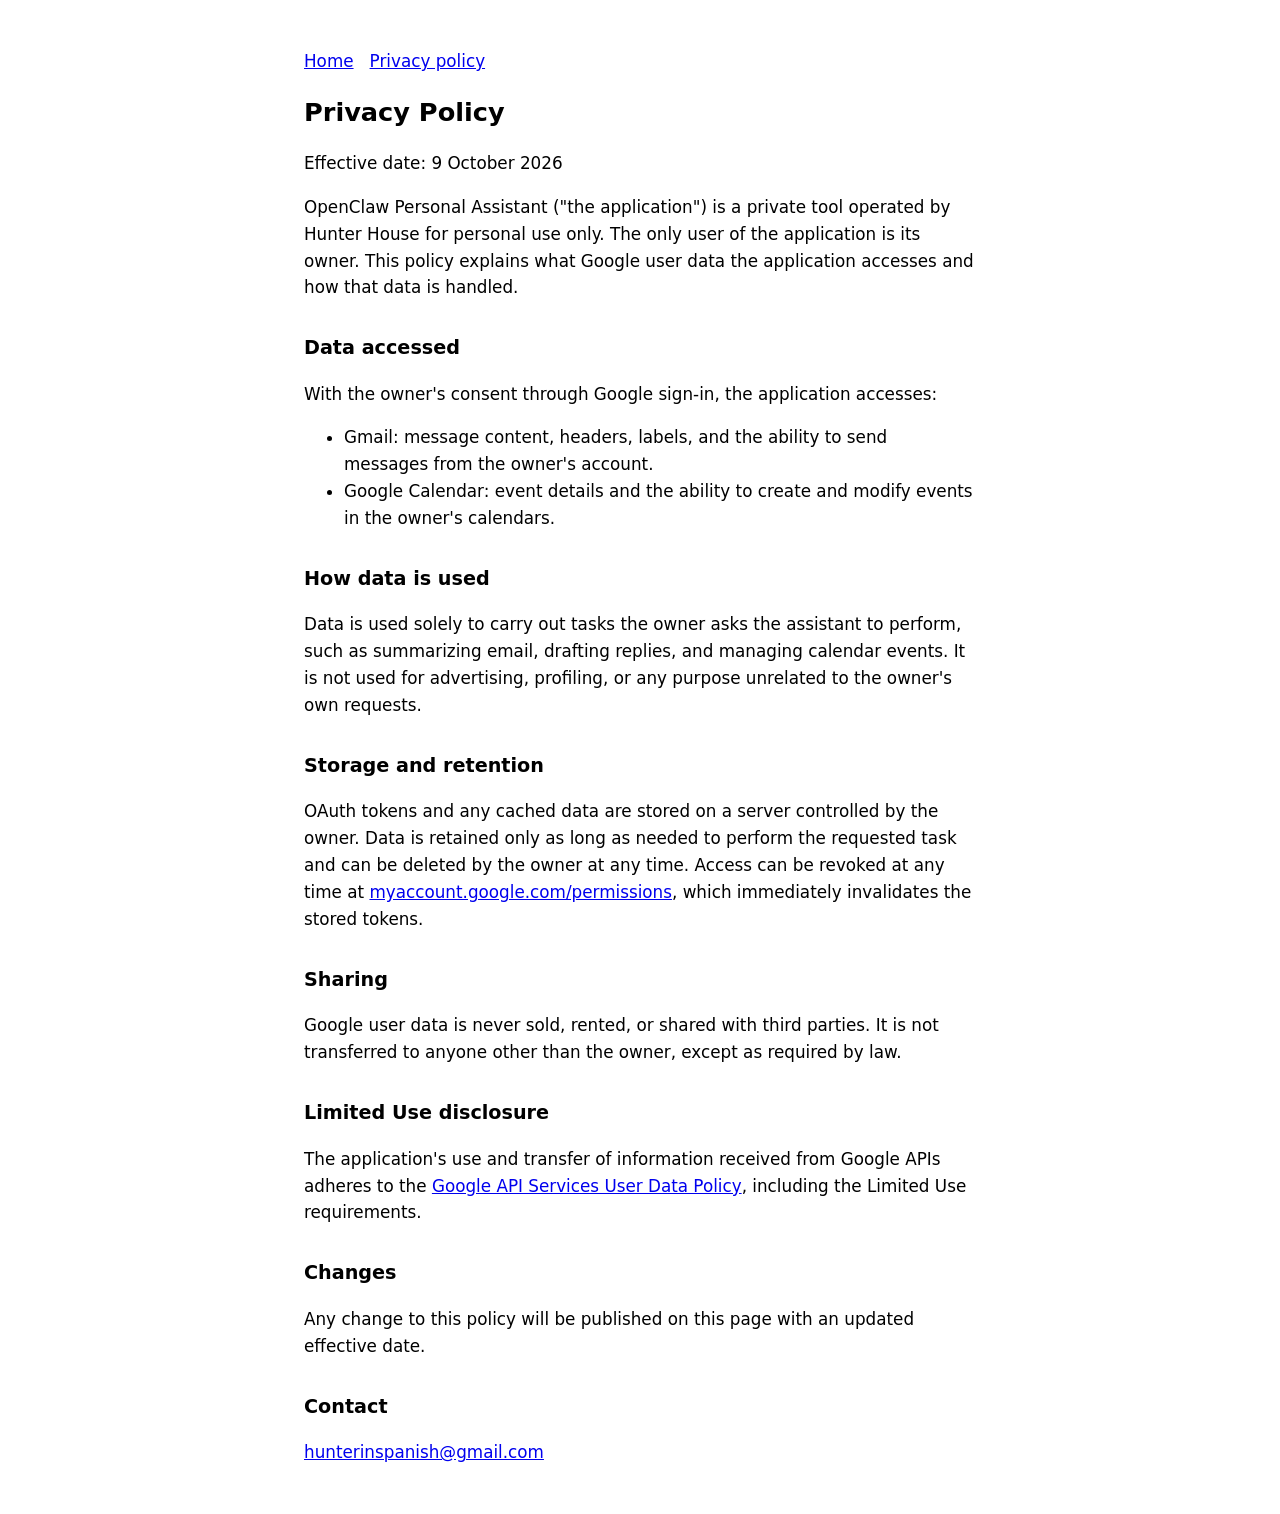
==== privacy.html @ b18cec1b "Add homepage and privacy policy for OpenClaw Personal Assistant OAuth app Google Auth Platform requi" ====
<!doctype html>
<html lang="en">
<head>
<meta charset="utf-8">
<meta name="viewport" content="width=device-width, initial-scale=1">
<title>Privacy Policy – OpenClaw Personal Assistant</title>
<link rel="stylesheet" href="style.css">
</head>
<body>
<nav><a href="/">Home</a><a href="/privacy.html">Privacy policy</a></nav>
<h1>Privacy Policy</h1>
<p>Effective date: 9 October 2026</p>
<p>OpenClaw Personal Assistant ("the application") is a private tool operated by Hunter House for personal use only. The only user of the application is its owner. This policy explains what Google user data the application accesses and how that data is handled.</p>

<h2>Data accessed</h2>
<p>With the owner's consent through Google sign-in, the application accesses:</p>
<ul>
<li>Gmail: message content, headers, labels, and the ability to send messages from the owner's account.</li>
<li>Google Calendar: event details and the ability to create and modify events in the owner's calendars.</li>
</ul>

<h2>How data is used</h2>
<p>Data is used solely to carry out tasks the owner asks the assistant to perform, such as summarizing email, drafting replies, and managing calendar events. It is not used for advertising, profiling, or any purpose unrelated to the owner's own requests.</p>

<h2>Storage and retention</h2>
<p>OAuth tokens and any cached data are stored on a server controlled by the owner. Data is retained only as long as needed to perform the requested task and can be deleted by the owner at any time. Access can be revoked at any time at <a href="https://myaccount.google.com/permissions">myaccount.google.com/permissions</a>, which immediately invalidates the stored tokens.</p>

<h2>Sharing</h2>
<p>Google user data is never sold, rented, or shared with third parties. It is not transferred to anyone other than the owner, except as required by law.</p>

<h2>Limited Use disclosure</h2>
<p>The application's use and transfer of information received from Google APIs adheres to the <a href="https://developers.google.com/terms/api-services-user-data-policy#additional_requirements_for_specific_api_scopes">Google API Services User Data Policy</a>, including the Limited Use requirements.</p>

<h2>Changes</h2>
<p>Any change to this policy will be published on this page with an updated effective date.</p>

<h2>Contact</h2>
<p><a href="mailto:hunterinspanish@gmail.com">hunterinspanish@gmail.com</a></p>
</body>
</html>
---- style.css ----
:root { color-scheme: light dark; }
body { max-width: 42rem; margin: 3rem auto; padding: 0 1rem; font: 1.05rem/1.6 system-ui, sans-serif; }
h1 { font-size: 1.6rem; }
h2 { font-size: 1.2rem; margin-top: 2rem; }
nav a { margin-right: 1rem; }
footer { margin-top: 3rem; font-size: 0.9rem; opacity: 0.7; }
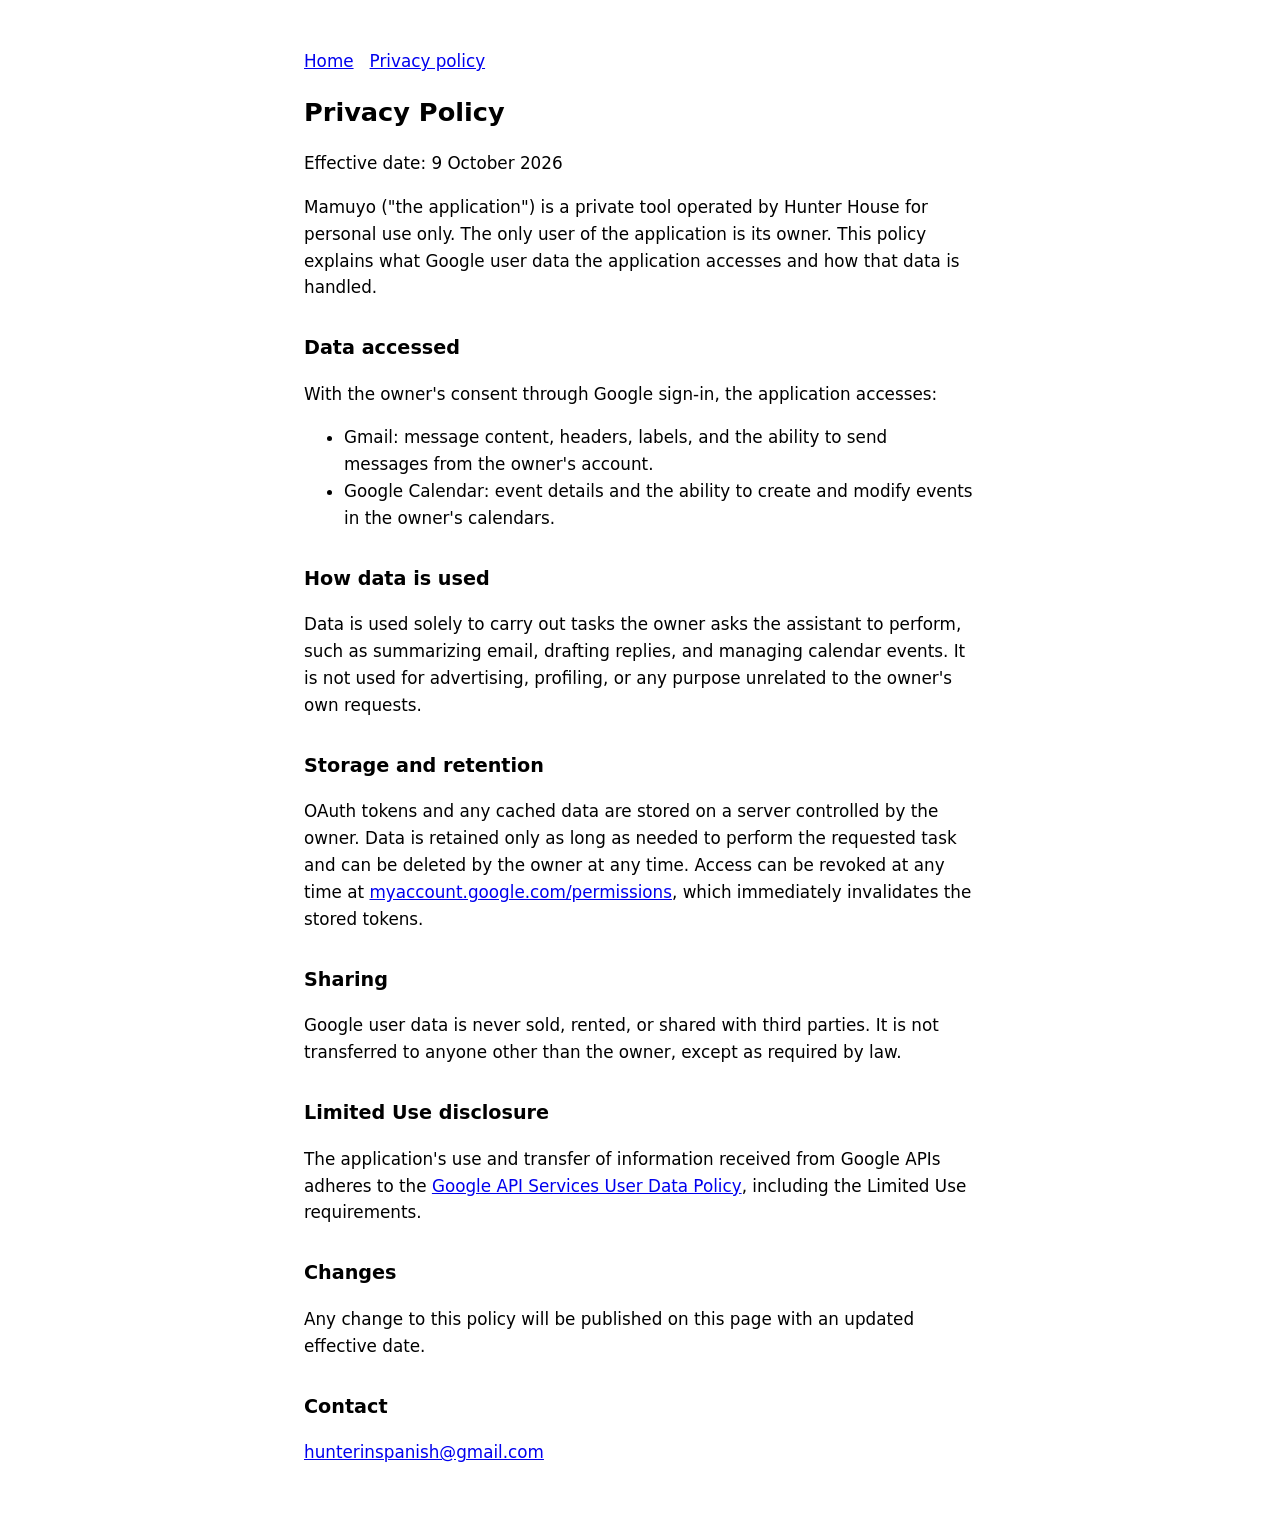
==== commit d8561264: "Match app name to the OAuth consent screen (Mamuyo) Co-Authored-By: Claude Fable 5.1 <noreply@anthro" ====
--- a/privacy.html
+++ b/privacy.html
@@ -3,14 +3,14 @@
 <head>
 <meta charset="utf-8">
 <meta name="viewport" content="width=device-width, initial-scale=1">
-<title>Privacy Policy – OpenClaw Personal Assistant</title>
+<title>Privacy Policy – Mamuyo</title>
 <link rel="stylesheet" href="style.css">
 </head>
 <body>
 <nav><a href="/">Home</a><a href="/privacy.html">Privacy policy</a></nav>
 <h1>Privacy Policy</h1>
 <p>Effective date: 9 October 2026</p>
-<p>OpenClaw Personal Assistant ("the application") is a private tool operated by Hunter House for personal use only. The only user of the application is its owner. This policy explains what Google user data the application accesses and how that data is handled.</p>
+<p>Mamuyo ("the application") is a private tool operated by Hunter House for personal use only. The only user of the application is its owner. This policy explains what Google user data the application accesses and how that data is handled.</p>
 
 <h2>Data accessed</h2>
 <p>With the owner's consent through Google sign-in, the application accesses:</p>
